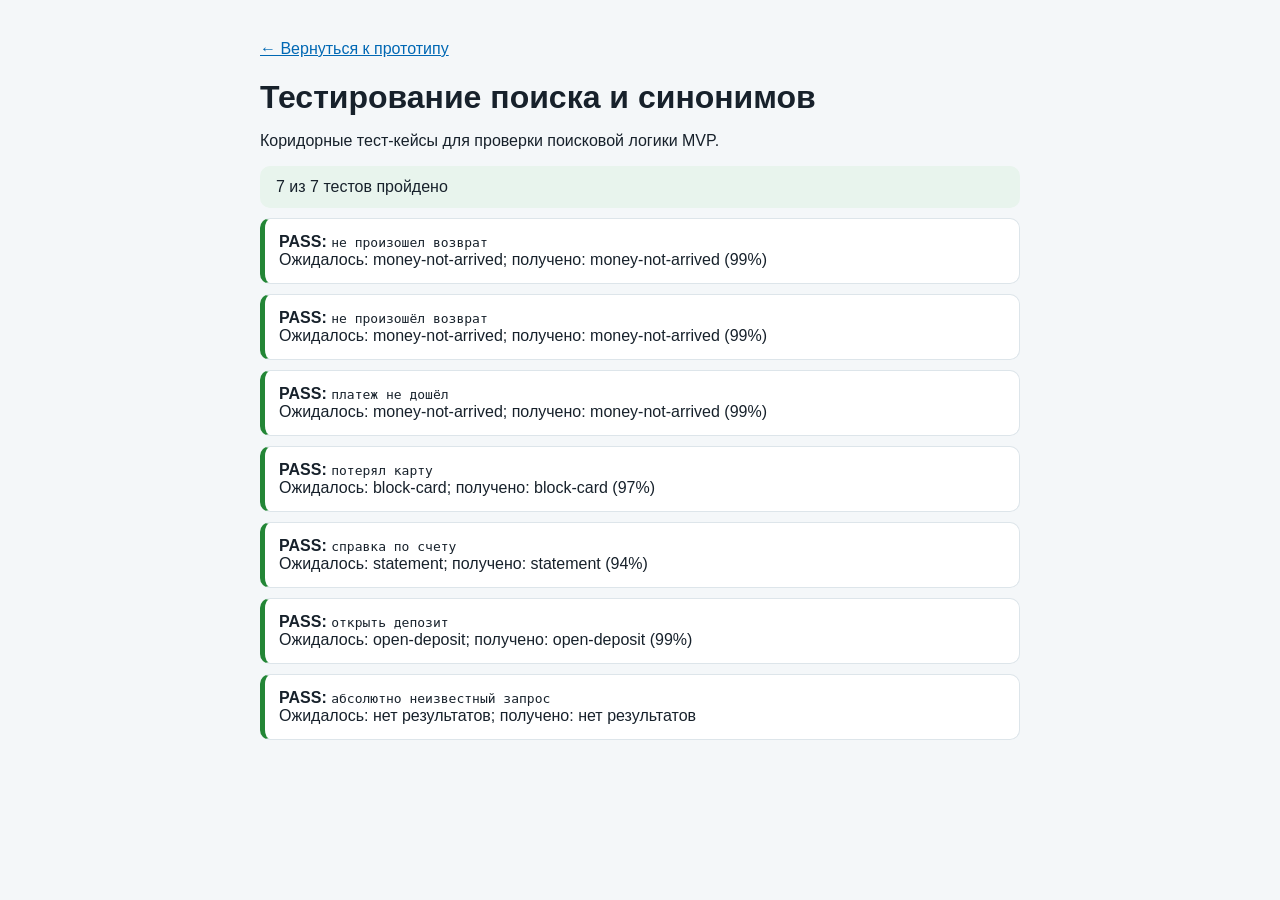
==== test.html @ 4fdb2860 "Add bank chatbot MVP prototype" ====
<!doctype html>
<html lang="ru">
  <head>
    <meta charset="UTF-8" />
    <meta name="viewport" content="width=device-width, initial-scale=1.0" />
    <title>Тесты поиска чат-бота</title>
    <style>
      :root { font-family: Inter, "Segoe UI", Arial, sans-serif; color: #17212b; }
      body { max-width: 760px; margin: 40px auto; padding: 0 20px; background: #f4f7f9; }
      h1 { margin-bottom: 8px; }
      .summary { padding: 12px 16px; border-radius: 10px; background: #e8f4ed; }
      .summary.failed { background: #fbeaea; }
      .test { margin: 10px 0; padding: 14px; border: 1px solid #dde5ea; border-radius: 10px; background: white; }
      .test.pass { border-left: 5px solid #238636; }
      .test.fail { border-left: 5px solid #b42318; }
      code { white-space: pre-wrap; }
      a { color: #0068b4; }
    </style>
  </head>
  <body>
    <p><a href="index.html">← Вернуться к прототипу</a></p>
    <h1>Тестирование поиска и синонимов</h1>
    <p>Коридорные тест-кейсы для проверки поисковой логики MVP.</p>
    <div id="summary" class="summary" role="status" aria-live="polite"></div>
    <div id="tests"></div>

    <script src="search-core.js"></script>
    <script>
      const items = [
        { id: "money-not-arrived", title: "Не пришли деньги", categoryName: "Переводы", aliases: ["перевод не поступил", "средства не пришли", "не произошло зачисление", "не произошел возврат", "не произошёл возврат", "не вернули деньги", "платеж не дошёл"], answer: "Статус перевода" },
        { id: "block-card", title: "Как заблокировать карту?", categoryName: "Карты", aliases: ["потерял карту", "украли карту"], answer: "Блокировка карты" },
        { id: "statement", title: "Получить выписку", categoryName: "Счёт и операции", aliases: ["история операций", "справка по счёту"], answer: "Выписка" },
        { id: "open-deposit", title: "Как открыть вклад?", categoryName: "Вклады", aliases: ["открыть депозит", "начать накопительный счёт"], answer: "Вклад" }
      ];

      const cases = [
        { query: "не произошел возврат", expected: "money-not-arrived" },
        { query: "не произошёл возврат", expected: "money-not-arrived" },
        { query: "платеж не дошёл", expected: "money-not-arrived" },
        { query: "потерял карту", expected: "block-card" },
        { query: "справка по счету", expected: "statement" },
        { query: "открыть депозит", expected: "open-deposit" },
        { query: "абсолютно неизвестный запрос", expected: null }
      ];

      let passed = 0;
      const testsElement = document.getElementById("tests");
      cases.forEach((testCase) => {
        const results = SearchCore.rankSearchResults(testCase.query, items);
        const actual = results[0]?.id || null;
        const success = actual === testCase.expected;
        if (success) passed += 1;
        const test = document.createElement("article");
        test.className = `test ${success ? "pass" : "fail"}`;
        test.innerHTML = `<strong>${success ? "PASS" : "FAIL"}:</strong> <code>${testCase.query}</code><br>Ожидалось: ${testCase.expected || "нет результатов"}; получено: ${actual || "нет результатов"}${results[0] ? ` (${results[0].relevance}%)` : ""}`;
        testsElement.appendChild(test);
      });

      const summary = document.getElementById("summary");
      summary.className = `summary ${passed === cases.length ? "" : "failed"}`;
      summary.textContent = `${passed} из ${cases.length} тестов пройдено`;
    </script>
  </body>
</html>
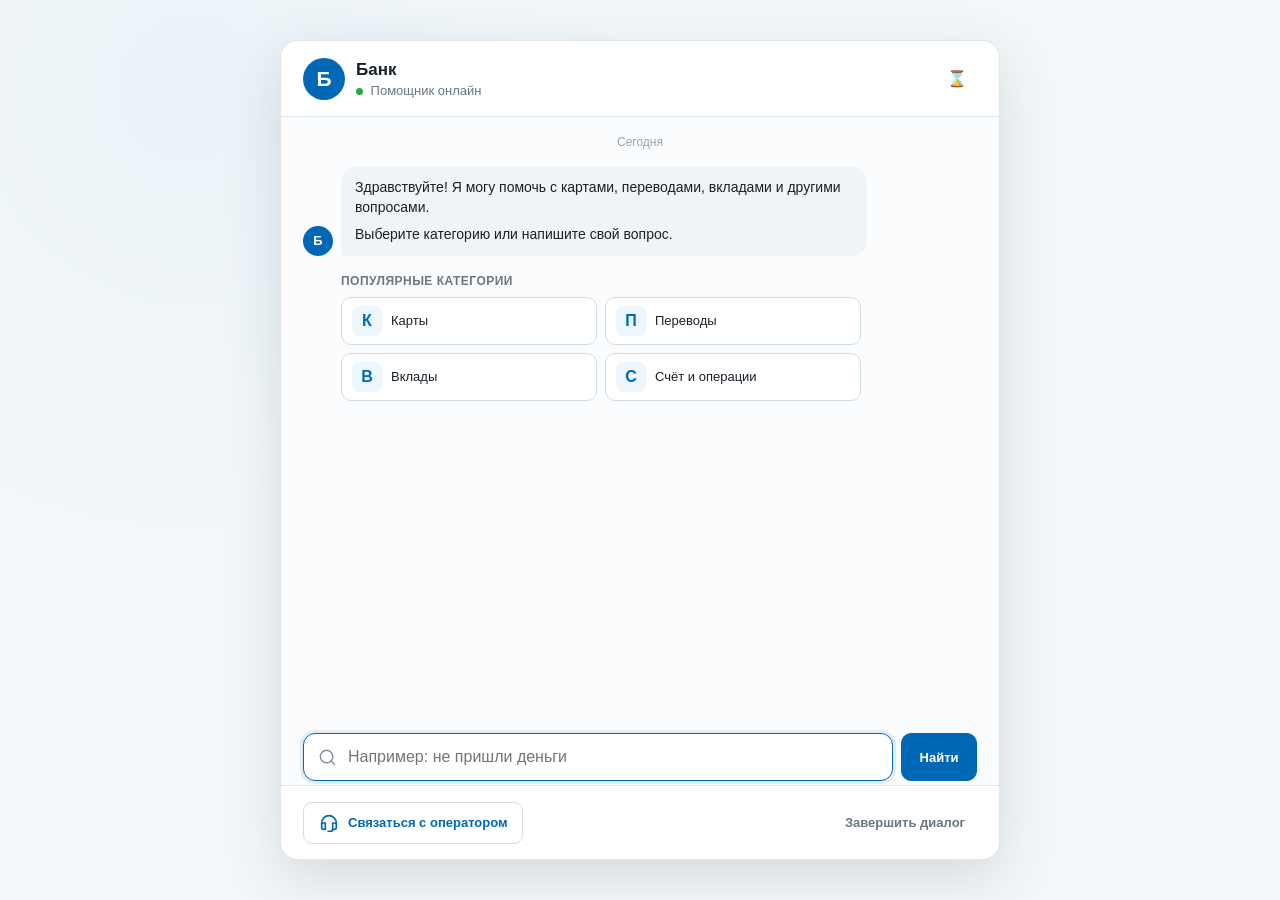
==== commit ec763fcd: "Improve bank chatbot prototype Co-authored-by: Copilot App <223556219+Copilot@users.noreply.github.c" ====
--- a/test.html
+++ b/test.html
@@ -18,14 +18,22 @@
     </style>
   </head>
   <body>
-    <p><a href="index.html">← Вернуться к прототипу</a></p>
-    <h1>Тестирование поиска и синонимов</h1>
-    <p>Коридорные тест-кейсы для проверки поисковой логики MVP.</p>
-    <div id="summary" class="summary" role="status" aria-live="polite"></div>
-    <div id="tests"></div>
+    <main id="adminTests" hidden>
+      <p><a href="index.html">← Вернуться к прототипу</a></p>
+      <h1>Тестирование поиска и синонимов</h1>
+      <p>Коридорные тест-кейсы для проверки поисковой логики MVP.</p>
+      <div id="summary" class="summary" role="status" aria-live="polite"></div>
+      <div id="tests"></div>
+    </main>
 
     <script src="search-core.js"></script>
     <script>
+      if (sessionStorage.getItem("bankBotAdmin") !== "true") {
+        window.location.replace("index.html");
+      } else {
+        document.getElementById("adminTests").hidden = false;
+      }
+
       const items = [
         { id: "money-not-arrived", title: "Не пришли деньги", categoryName: "Переводы", aliases: ["перевод не поступил", "средства не пришли", "не произошло зачисление", "не произошел возврат", "не произошёл возврат", "не вернули деньги", "платеж не дошёл"], answer: "Статус перевода" },
         { id: "block-card", title: "Как заблокировать карту?", categoryName: "Карты", aliases: ["потерял карту", "украли карту"], answer: "Блокировка карты" },
@@ -43,22 +51,24 @@
         { query: "абсолютно неизвестный запрос", expected: null }
       ];
 
-      let passed = 0;
-      const testsElement = document.getElementById("tests");
-      cases.forEach((testCase) => {
-        const results = SearchCore.rankSearchResults(testCase.query, items);
-        const actual = results[0]?.id || null;
-        const success = actual === testCase.expected;
-        if (success) passed += 1;
-        const test = document.createElement("article");
-        test.className = `test ${success ? "pass" : "fail"}`;
-        test.innerHTML = `<strong>${success ? "PASS" : "FAIL"}:</strong> <code>${testCase.query}</code><br>Ожидалось: ${testCase.expected || "нет результатов"}; получено: ${actual || "нет результатов"}${results[0] ? ` (${results[0].relevance}%)` : ""}`;
-        testsElement.appendChild(test);
-      });
+      if (sessionStorage.getItem("bankBotAdmin") === "true") {
+        let passed = 0;
+        const testsElement = document.getElementById("tests");
+        cases.forEach((testCase) => {
+          const results = SearchCore.rankSearchResults(testCase.query, items);
+          const actual = results[0]?.id || null;
+          const success = actual === testCase.expected;
+          if (success) passed += 1;
+          const test = document.createElement("article");
+          test.className = `test ${success ? "pass" : "fail"}`;
+          test.innerHTML = `<strong>${success ? "PASS" : "FAIL"}:</strong> <code>${testCase.query}</code><br>Ожидалось: ${testCase.expected || "нет результатов"}; получено: ${actual || "нет результатов"}${results[0] ? ` (${results[0].relevance}%)` : ""}`;
+          testsElement.appendChild(test);
+        });
 
-      const summary = document.getElementById("summary");
-      summary.className = `summary ${passed === cases.length ? "" : "failed"}`;
-      summary.textContent = `${passed} из ${cases.length} тестов пройдено`;
+        const summary = document.getElementById("summary");
+        summary.className = `summary ${passed === cases.length ? "" : "failed"}`;
+        summary.textContent = `${passed} из ${cases.length} тестов пройдено`;
+      }
     </script>
   </body>
 </html>
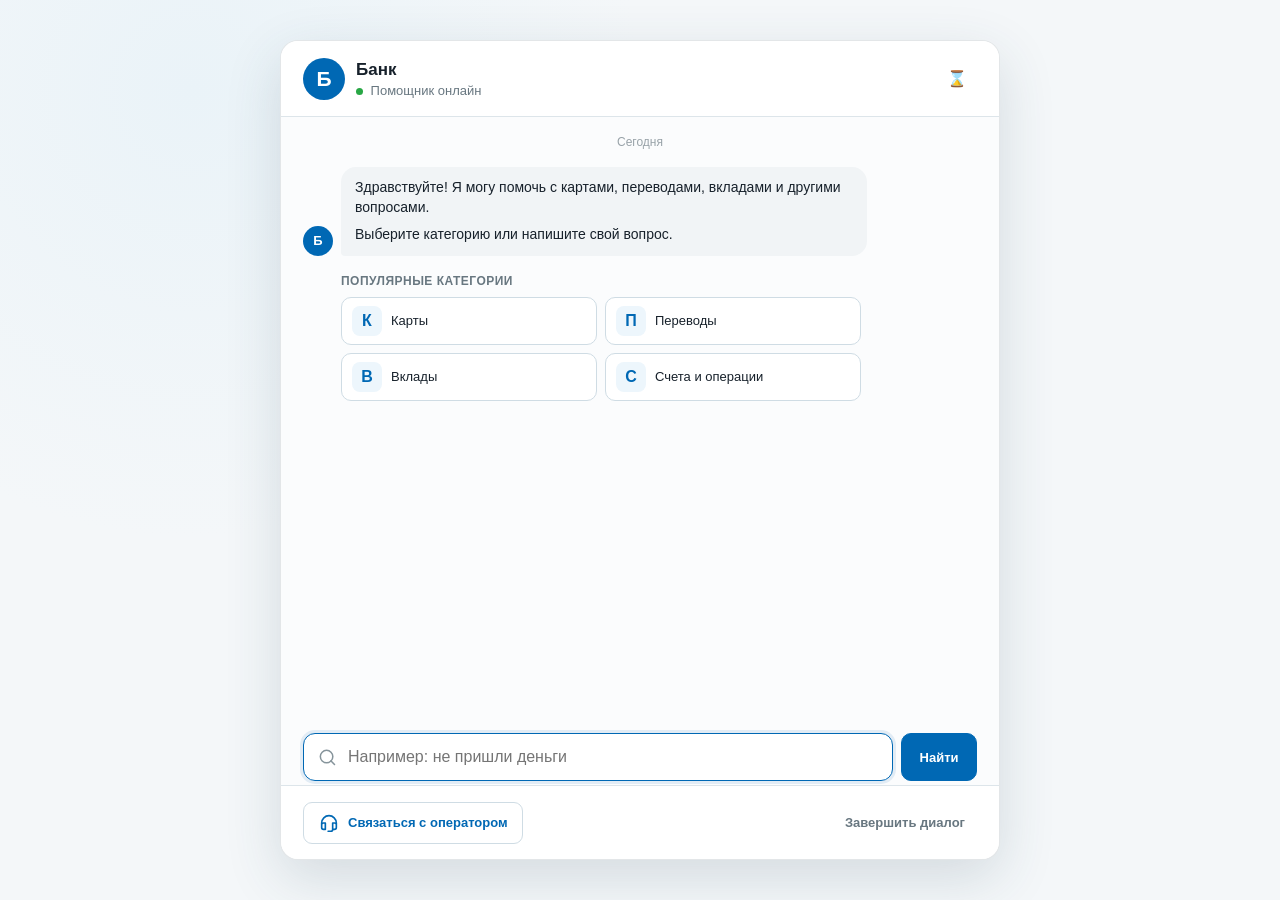
==== commit 596c6282: "Preserve chatbot categories and update prompts Co-authored-by: Copilot App <223556219+Copilot@users." ====
--- a/test.html
+++ b/test.html
@@ -35,18 +35,27 @@
       }
 
       const items = [
-        { id: "money-not-arrived", title: "Не пришли деньги", categoryName: "Переводы", aliases: ["перевод не поступил", "средства не пришли", "не произошло зачисление", "не произошел возврат", "не произошёл возврат", "не вернули деньги", "платеж не дошёл"], answer: "Статус перевода" },
-        { id: "block-card", title: "Как заблокировать карту?", categoryName: "Карты", aliases: ["потерял карту", "украли карту"], answer: "Блокировка карты" },
-        { id: "statement", title: "Получить выписку", categoryName: "Счёт и операции", aliases: ["история операций", "справка по счёту"], answer: "Выписка" },
-        { id: "open-deposit", title: "Как открыть вклад?", categoryName: "Вклады", aliases: ["открыть депозит", "начать накопительный счёт"], answer: "Вклад" }
+        { id: "block-card", title: "Как заблокировать карту?", question: "Как заблокировать карту?", categoryName: "Карты", aliases: ["потерял карту", "украли карту"], answer: "Заблокируйте карту в приложении" },
+        { id: "card-not-arrived", title: "Карта ещё не пришла", question: "Что делать, если карта ещё не пришла?", categoryName: "Карты", aliases: ["нет пластика", "карта не доставлена"], answer: "Проверьте статус доставки" },
+        { id: "card-limit", title: "Изменить лимит по карте", question: "Как изменить лимит по карте?", categoryName: "Карты", aliases: ["предел перевода", "ограничение карты"], answer: "Измените лимит в настройках" },
+        { id: "money-not-arrived", title: "Не пришли деньги", question: "Что делать, если деньги не пришли?", categoryName: "Переводы", aliases: ["перевод не поступил", "не произошел возврат"], answer: "Проверьте статус перевода" },
+        { id: "cancel-transfer", title: "Отменить перевод", question: "Как отменить перевод?", categoryName: "Переводы", aliases: ["отменить платеж", "вернуть перевод"], answer: "Проверьте статус перевода" },
+        { id: "transfer-limit", title: "Лимит на переводы", question: "Как изменить лимит на переводы?", categoryName: "Переводы", aliases: ["максимальный перевод", "лимиты переводов"], answer: "Проверьте лимиты" },
+        { id: "open-deposit", title: "Открыть вклад", question: "Как открыть вклад?", categoryName: "Вклады", aliases: ["открыть депозит", "накопительный счет"], answer: "Откройте раздел вкладов" },
+        { id: "close-deposit", title: "Закрыть вклад", question: "Как закрыть вклад?", categoryName: "Вклады", aliases: ["снять вклад", "закрыть депозит"], answer: "Закройте вклад в приложении" },
+        { id: "statement", title: "Получить выписку", question: "Как получить выписку?", categoryName: "Счета и операции", aliases: ["история операций", "справка по счету"], answer: "Скачайте выписку" },
+        { id: "unknown-payment", title: "Незнакомое списание", question: "Что делать, если обнаружено незнакомое списание?", categoryName: "Счета и операции", aliases: ["не узнаю платеж", "сняли деньги без меня"], answer: "Оспорьте операцию" }
       ];
 
       const cases = [
         { query: "не произошел возврат", expected: "money-not-arrived" },
         { query: "не произошёл возврат", expected: "money-not-arrived" },
         { query: "платеж не дошёл", expected: "money-not-arrived" },
+        { query: "что делать если карта еще не пришла", expected: "card-not-arrived" },
         { query: "потерял карту", expected: "block-card" },
+        { query: "как изменить лимит на переводы", expected: "transfer-limit" },
         { query: "справка по счету", expected: "statement" },
+        { query: "что делать если обнаружено незнакомое списание", expected: "unknown-payment" },
         { query: "открыть депозит", expected: "open-deposit" },
         { query: "абсолютно неизвестный запрос", expected: null }
       ];
